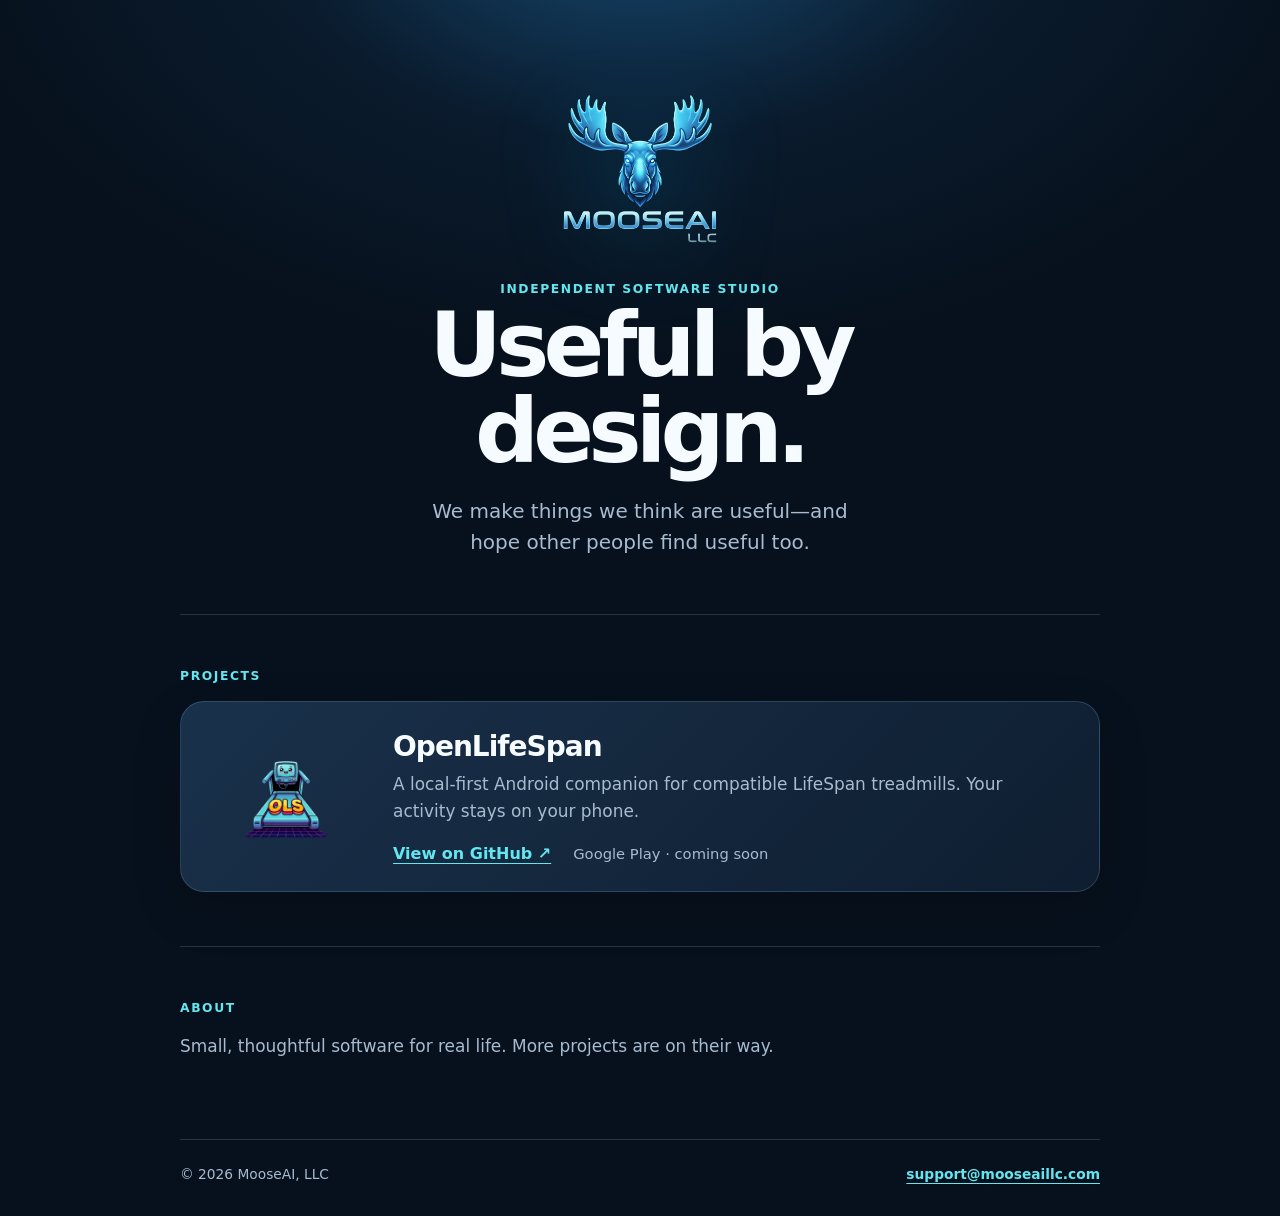
==== index.html @ d109be28 "Launch MooseAI website" ====
<!doctype html>
<html lang="en">
  <head>
    <meta charset="utf-8" />
    <meta name="viewport" content="width=device-width, initial-scale=1" />
    <meta name="description" content="MooseAI, LLC makes useful software." />
    <title>MooseAI, LLC</title>
    <link rel="stylesheet" href="styles.css" />
  </head>
  <body>
    <main>
      <header class="hero">
        <img class="brand" src="assets/mooseai-logo.png" alt="MooseAI, LLC" />
        <p class="eyebrow">Independent software studio</p>
        <h1>Useful by design.</h1>
        <p class="intro">We make things we think are useful—and hope other people find useful too.</p>
      </header>

      <section id="projects" aria-labelledby="projects-heading">
        <div class="section-label">Projects</div>
        <article class="project-card">
          <img class="project-mark" src="assets/openlifespan-mark.png" alt="OpenLifeSpan smiling treadmill mark" />
          <div>
            <h2>OpenLifeSpan</h2>
            <p>A local-first Android companion for compatible LifeSpan treadmills. Your activity stays on your phone.</p>
            <div class="links">
              <a href="https://github.com/chiesennegs/openlifespan">View on GitHub <span aria-hidden="true">↗</span></a>
              <span class="coming-soon">Google Play · coming soon</span>
            </div>
          </div>
        </article>
      </section>

      <section class="about" id="about" aria-labelledby="about-heading">
        <div class="section-label">About</div>
        <p id="about-heading">Small, thoughtful software for real life. More projects are on their way.</p>
      </section>

      <footer>
        <span>© 2026 MooseAI, LLC</span>
        <a href="mailto:support@mooseaillc.com">support@mooseaillc.com</a>
      </footer>
    </main>
  </body>
</html>
---- styles.css ----
:root { color-scheme: dark; --ink: #f6fbff; --muted: #a8bbcf; --line: rgba(145, 194, 225, .2); --surface: rgba(19, 35, 56, .72); --cyan: #63e6ef; --blue: #3189db; }
* { box-sizing: border-box; }
html { background: #07111d; scroll-behavior: smooth; }
body { min-width: 320px; margin: 0; color: var(--ink); background: radial-gradient(ellipse 70% 48% at 50% -8%, #164a72 0%, #0a1b2d 41%, #07111d 78%); font-family: Inter, ui-sans-serif, system-ui, -apple-system, BlinkMacSystemFont, "Segoe UI", sans-serif; }
main { width: min(100% - 48px, 920px); margin: 0 auto; }
.hero { min-height: 61vh; display: grid; align-content: center; justify-items: center; text-align: center; padding: 72px 0 56px; }
.brand { width: min(360px, 78vw); max-height: 240px; object-fit: contain; filter: drop-shadow(0 18px 42px rgba(0, 190, 255, .2)); }
.eyebrow, .section-label { color: var(--cyan); font-size: .77rem; font-weight: 760; letter-spacing: .13em; text-transform: uppercase; }
.eyebrow { margin: 14px 0 6px; }
h1 { max-width: 640px; margin: 0; font-size: clamp(2.8rem, 7vw, 5.6rem); line-height: .96; letter-spacing: -.065em; }
.intro { max-width: 470px; margin: 22px 0 0; color: var(--muted); font-size: clamp(1.05rem, 2vw, 1.25rem); line-height: 1.55; }
section { padding: 54px 0; border-top: 1px solid var(--line); }
.section-label { margin-bottom: 18px; }
.project-card { display: grid; grid-template-columns: 154px 1fr; gap: 30px; align-items: center; padding: 28px; border: 1px solid var(--line); border-radius: 24px; background: linear-gradient(135deg, rgba(28, 54, 82, .88), var(--surface)); box-shadow: 0 18px 48px rgba(0, 0, 0, .18); }
.project-mark { width: 154px; height: 126px; object-fit: contain; }
h2 { margin: 0; font-size: 1.75rem; letter-spacing: -.035em; }
.project-card p, .about p { max-width: 610px; margin: 8px 0 0; color: var(--muted); font-size: 1.06rem; line-height: 1.55; }
.links { display: flex; flex-wrap: wrap; gap: 16px 22px; align-items: center; margin-top: 20px; }
a { color: var(--cyan); font-weight: 700; text-underline-offset: 4px; }
a:hover { color: #fff; }
.coming-soon { color: var(--muted); font-size: .92rem; }
.about { padding-bottom: 80px; }
footer { display: flex; justify-content: space-between; gap: 16px; padding: 26px 0 34px; border-top: 1px solid var(--line); color: var(--muted); font-size: .86rem; }
@media (max-width: 600px) { main { width: min(100% - 32px, 920px); } .hero { min-height: 56vh; padding-top: 48px; } .project-card { grid-template-columns: 1fr; gap: 14px; padding: 22px; } .project-mark { width: 126px; height: 100px; } footer { flex-direction: column; } }
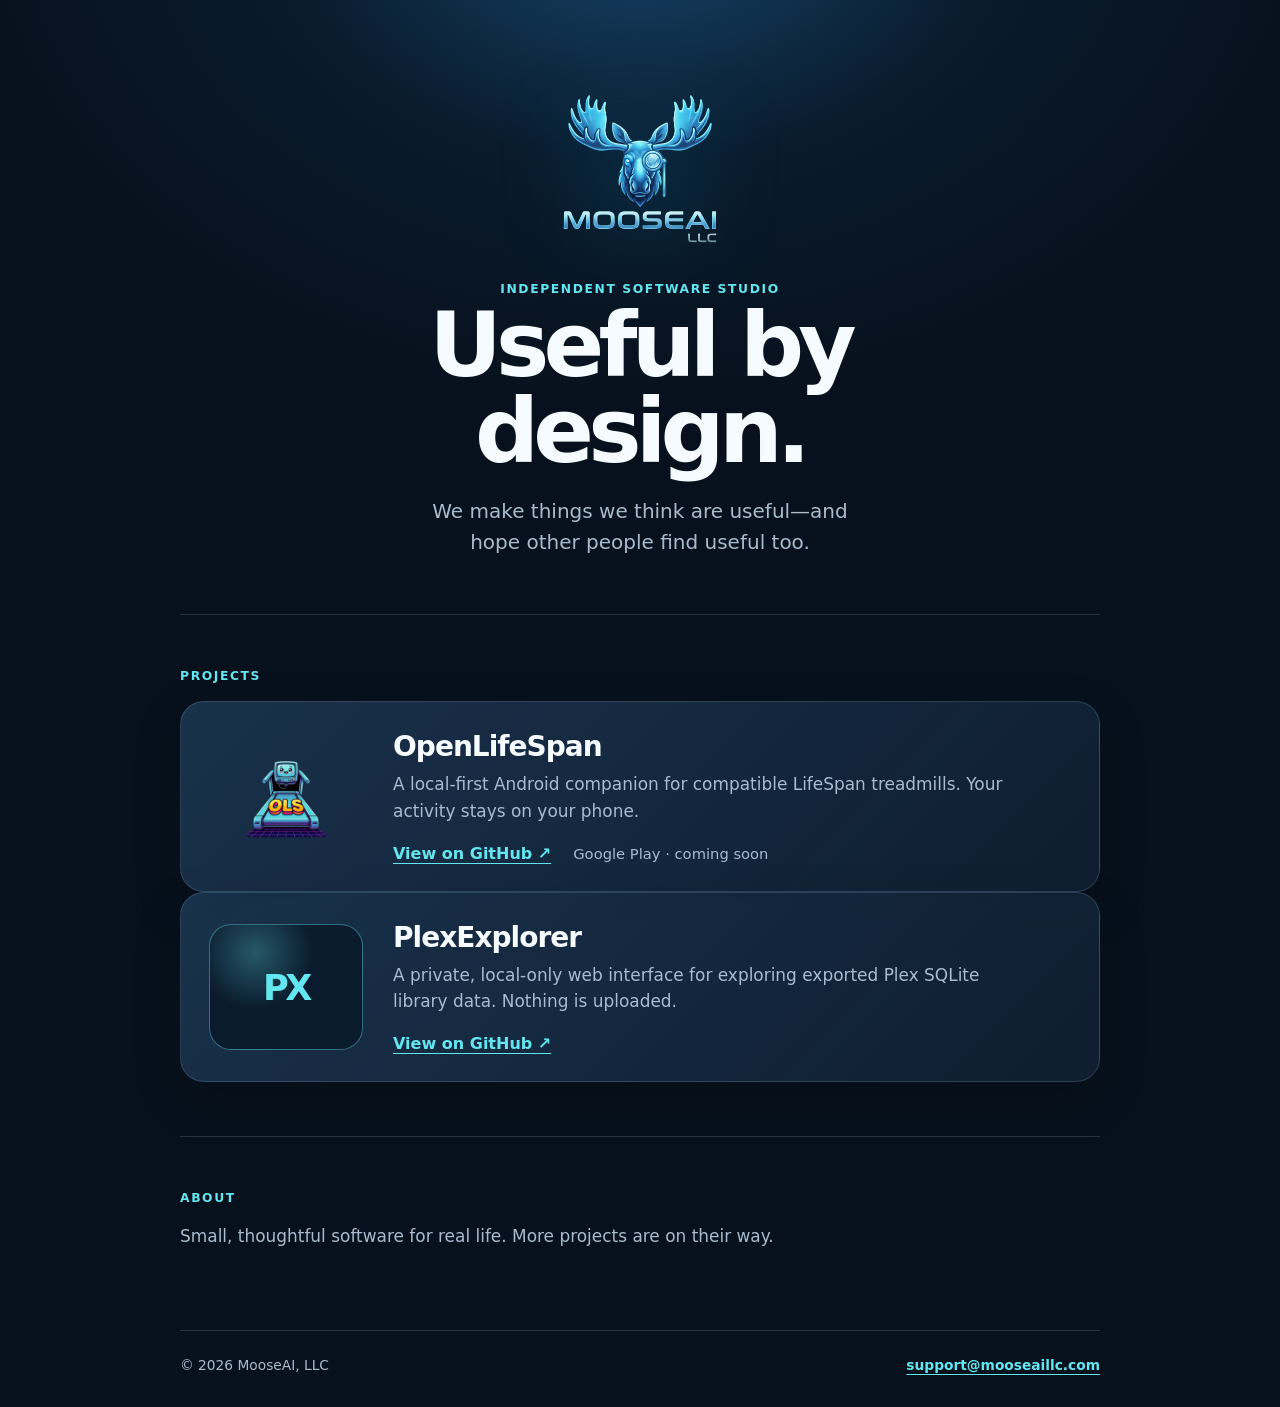
==== commit 76397e67: "Add PlexExplorer project to website" ====
--- a/index.html
+++ b/index.html
@@ -29,6 +29,17 @@
             </div>
           </div>
         </article>
+
+        <article class="project-card">
+          <div class="project-mark plex-mark" aria-hidden="true">PX</div>
+          <div>
+            <h2>PlexExplorer</h2>
+            <p>A private, local-only web interface for exploring exported Plex SQLite library data. Nothing is uploaded.</p>
+            <div class="links">
+              <a href="https://github.com/chiesennegs/PlexExplorer">View on GitHub <span aria-hidden="true">↗</span></a>
+            </div>
+          </div>
+        </article>
       </section>
 
       <section class="about" id="about" aria-labelledby="about-heading">
--- a/styles.css
+++ b/styles.css
@@ -13,6 +13,7 @@
 .section-label { margin-bottom: 18px; }
 .project-card { display: grid; grid-template-columns: 154px 1fr; gap: 30px; align-items: center; padding: 28px; border: 1px solid var(--line); border-radius: 24px; background: linear-gradient(135deg, rgba(28, 54, 82, .88), var(--surface)); box-shadow: 0 18px 48px rgba(0, 0, 0, .18); }
 .project-mark { width: 154px; height: 126px; object-fit: contain; }
+.plex-mark { display: grid; place-items: center; border: 1px solid rgba(99, 230, 239, .42); border-radius: 22px; background: radial-gradient(circle at 30% 22%, rgba(99, 230, 239, .3), transparent 40%), #0a1b2d; color: var(--cyan); font-size: 2.2rem; font-weight: 850; letter-spacing: -.1em; }
 h2 { margin: 0; font-size: 1.75rem; letter-spacing: -.035em; }
 .project-card p, .about p { max-width: 610px; margin: 8px 0 0; color: var(--muted); font-size: 1.06rem; line-height: 1.55; }
 .links { display: flex; flex-wrap: wrap; gap: 16px 22px; align-items: center; margin-top: 20px; }
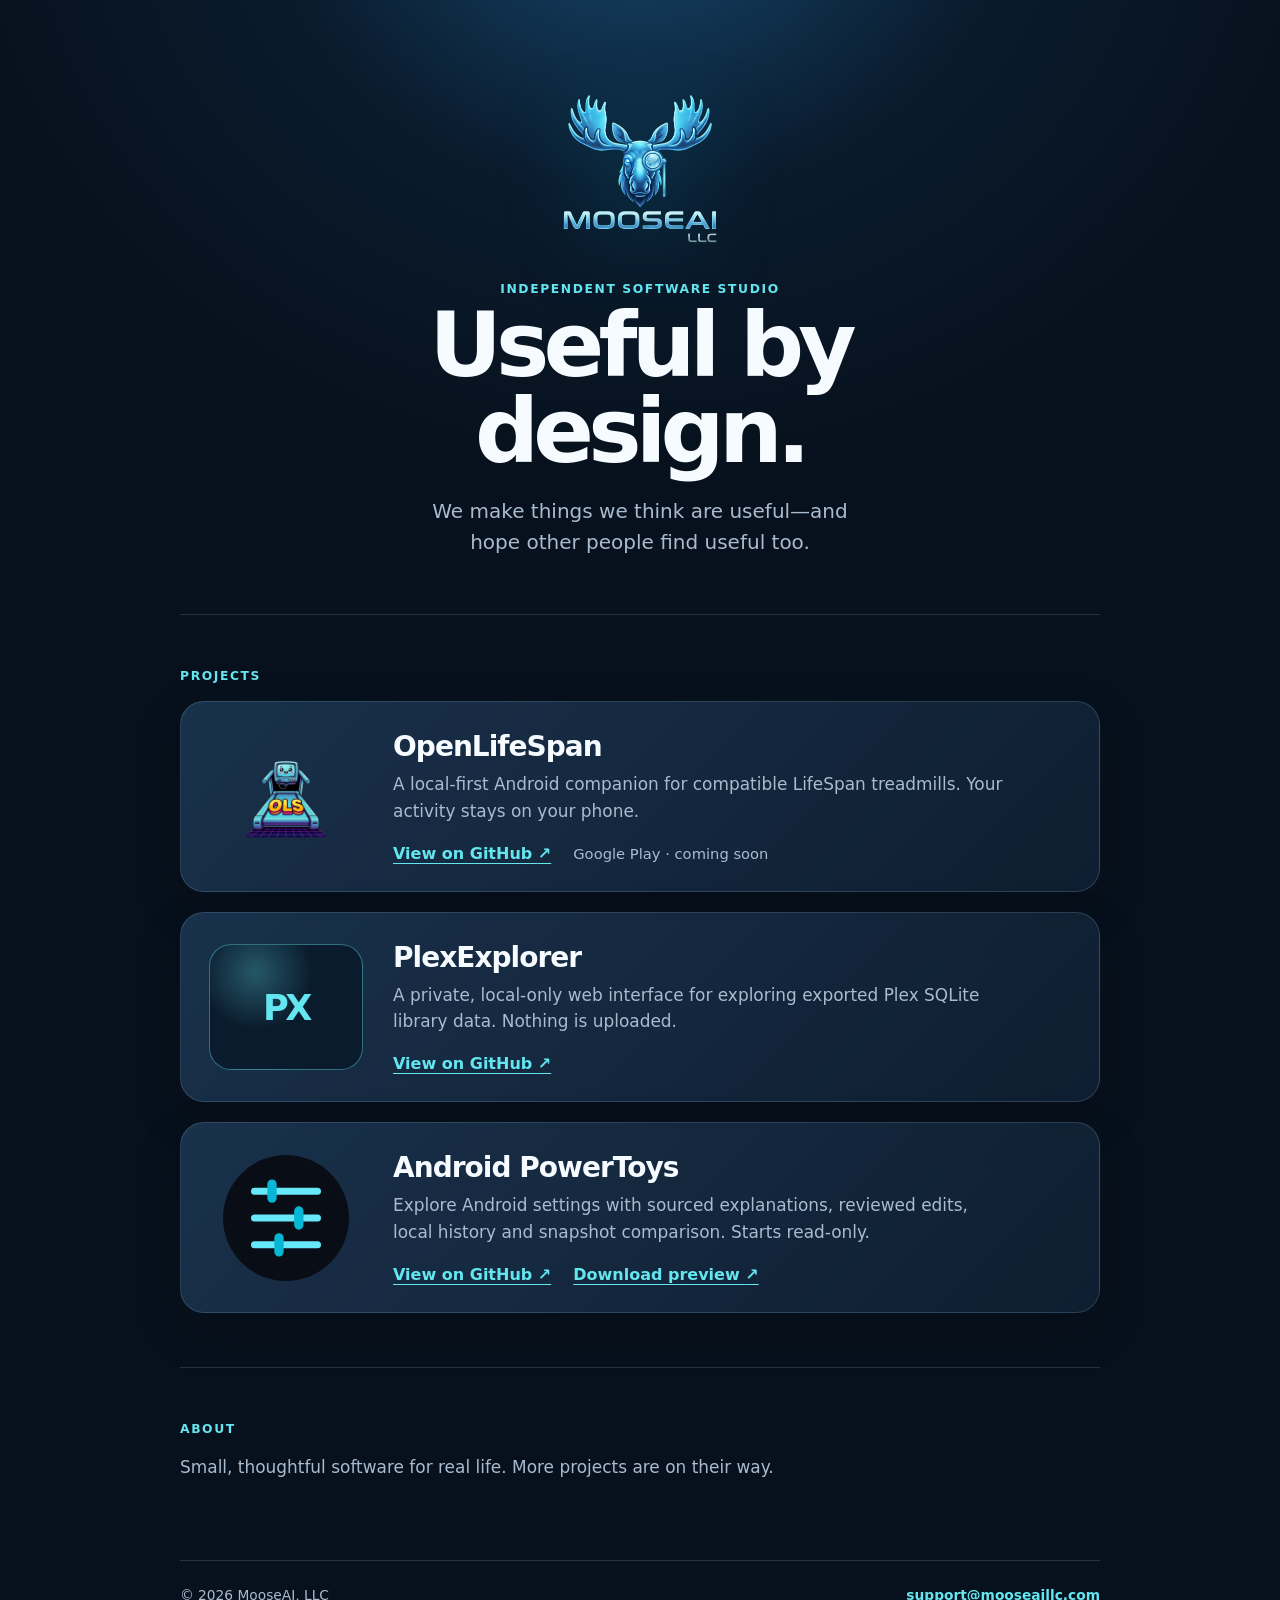
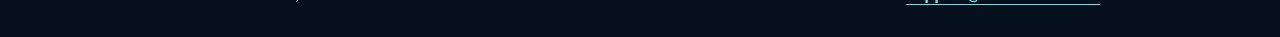
==== commit c1d1cce6: "Add Android PowerToys repository and preview release to projects" ====
--- a/index.html
+++ b/index.html
@@ -17,7 +17,7 @@
       </header>
 
       <section id="projects" aria-labelledby="projects-heading">
-        <div class="section-label">Projects</div>
+        <div class="section-label" id="projects-heading">Projects</div>
         <article class="project-card">
           <img class="project-mark" src="assets/openlifespan-mark.png" alt="OpenLifeSpan smiling treadmill mark" />
           <div>
@@ -40,6 +40,18 @@
             </div>
           </div>
         </article>
+
+        <article class="project-card">
+          <img class="project-mark" src="assets/android-powertoys-mark.svg" alt="Android PowerToys settings sliders icon" />
+          <div>
+            <h2>Android PowerToys</h2>
+            <p>Explore Android settings with sourced explanations, reviewed edits, local history and snapshot comparison. Starts read-only.</p>
+            <div class="links">
+              <a href="https://github.com/chiesennegs/AndroidPowerToys">View on GitHub <span aria-hidden="true">↗</span></a>
+              <a href="https://github.com/chiesennegs/AndroidPowerToys/releases/tag/v1.6.1">Download preview <span aria-hidden="true">↗</span></a>
+            </div>
+          </div>
+        </article>
       </section>
 
       <section class="about" id="about" aria-labelledby="about-heading">
--- a/styles.css
+++ b/styles.css
@@ -12,6 +12,7 @@
 section { padding: 54px 0; border-top: 1px solid var(--line); }
 .section-label { margin-bottom: 18px; }
 .project-card { display: grid; grid-template-columns: 154px 1fr; gap: 30px; align-items: center; padding: 28px; border: 1px solid var(--line); border-radius: 24px; background: linear-gradient(135deg, rgba(28, 54, 82, .88), var(--surface)); box-shadow: 0 18px 48px rgba(0, 0, 0, .18); }
+#projects .project-card + .project-card { margin-top: 20px; }
 .project-mark { width: 154px; height: 126px; object-fit: contain; }
 .plex-mark { display: grid; place-items: center; border: 1px solid rgba(99, 230, 239, .42); border-radius: 22px; background: radial-gradient(circle at 30% 22%, rgba(99, 230, 239, .3), transparent 40%), #0a1b2d; color: var(--cyan); font-size: 2.2rem; font-weight: 850; letter-spacing: -.1em; }
 h2 { margin: 0; font-size: 1.75rem; letter-spacing: -.035em; }
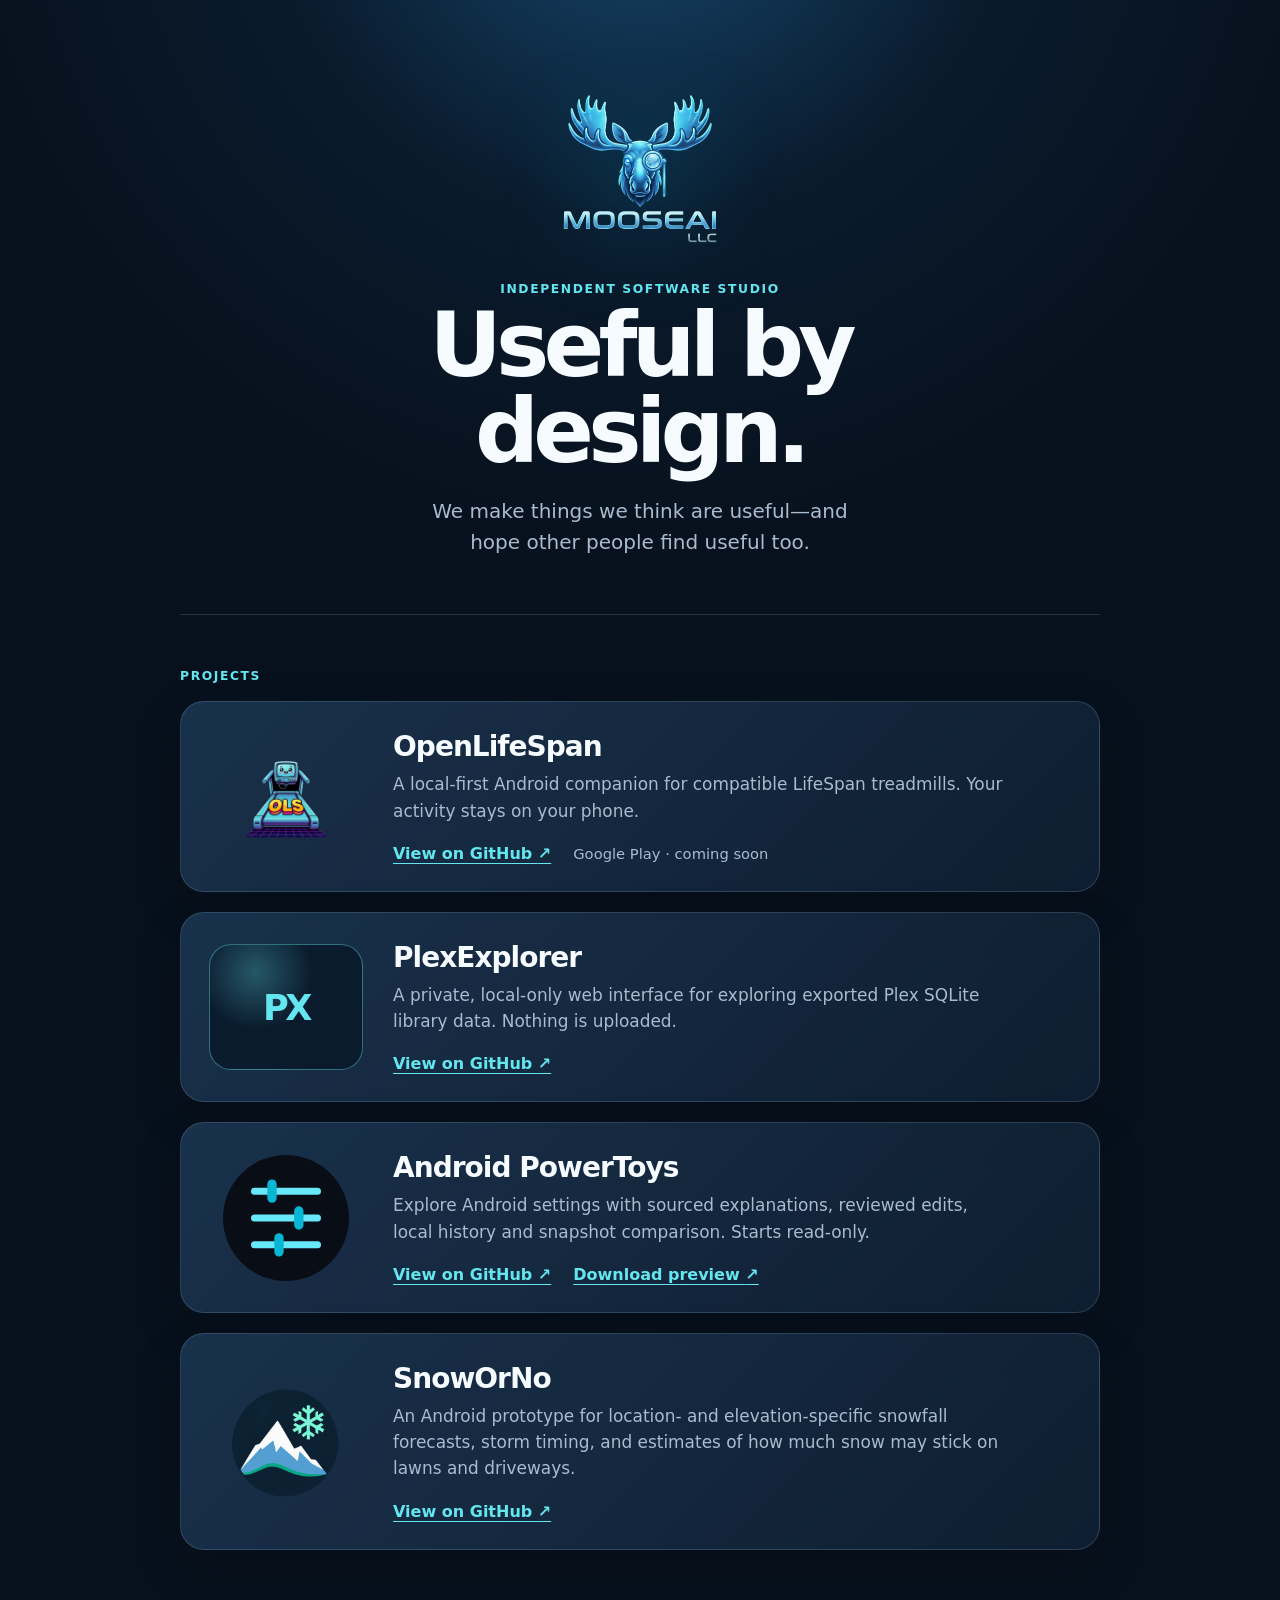
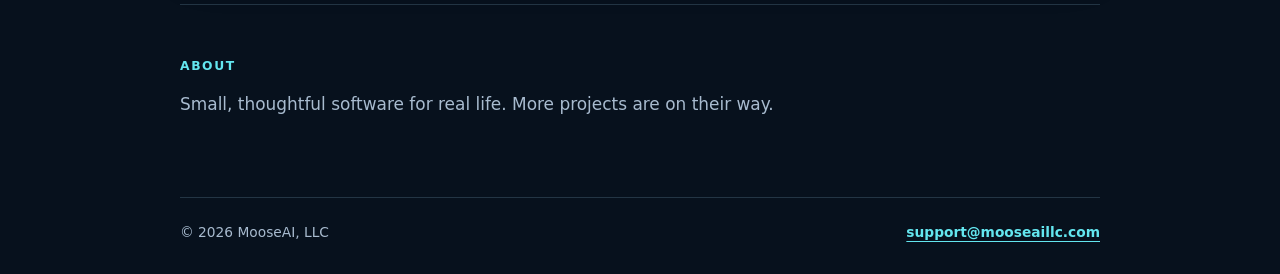
==== commit f7da2822: "Add SnowOrNo to the MooseAI projects page" ====
--- a/index.html
+++ b/index.html
@@ -52,6 +52,17 @@
             </div>
           </div>
         </article>
+
+        <article class="project-card">
+          <img class="project-mark" src="assets/snoworno-mark.png" alt="" />
+          <div>
+            <h2>SnowOrNo</h2>
+            <p>An Android prototype for location- and elevation-specific snowfall forecasts, storm timing, and estimates of how much snow may stick on lawns and driveways.</p>
+            <div class="links">
+              <a href="https://github.com/chiesennegs/SnowOrNo">View on GitHub <span aria-hidden="true">↗</span></a>
+            </div>
+          </div>
+        </article>
       </section>
 
       <section class="about" id="about" aria-labelledby="about-heading">
